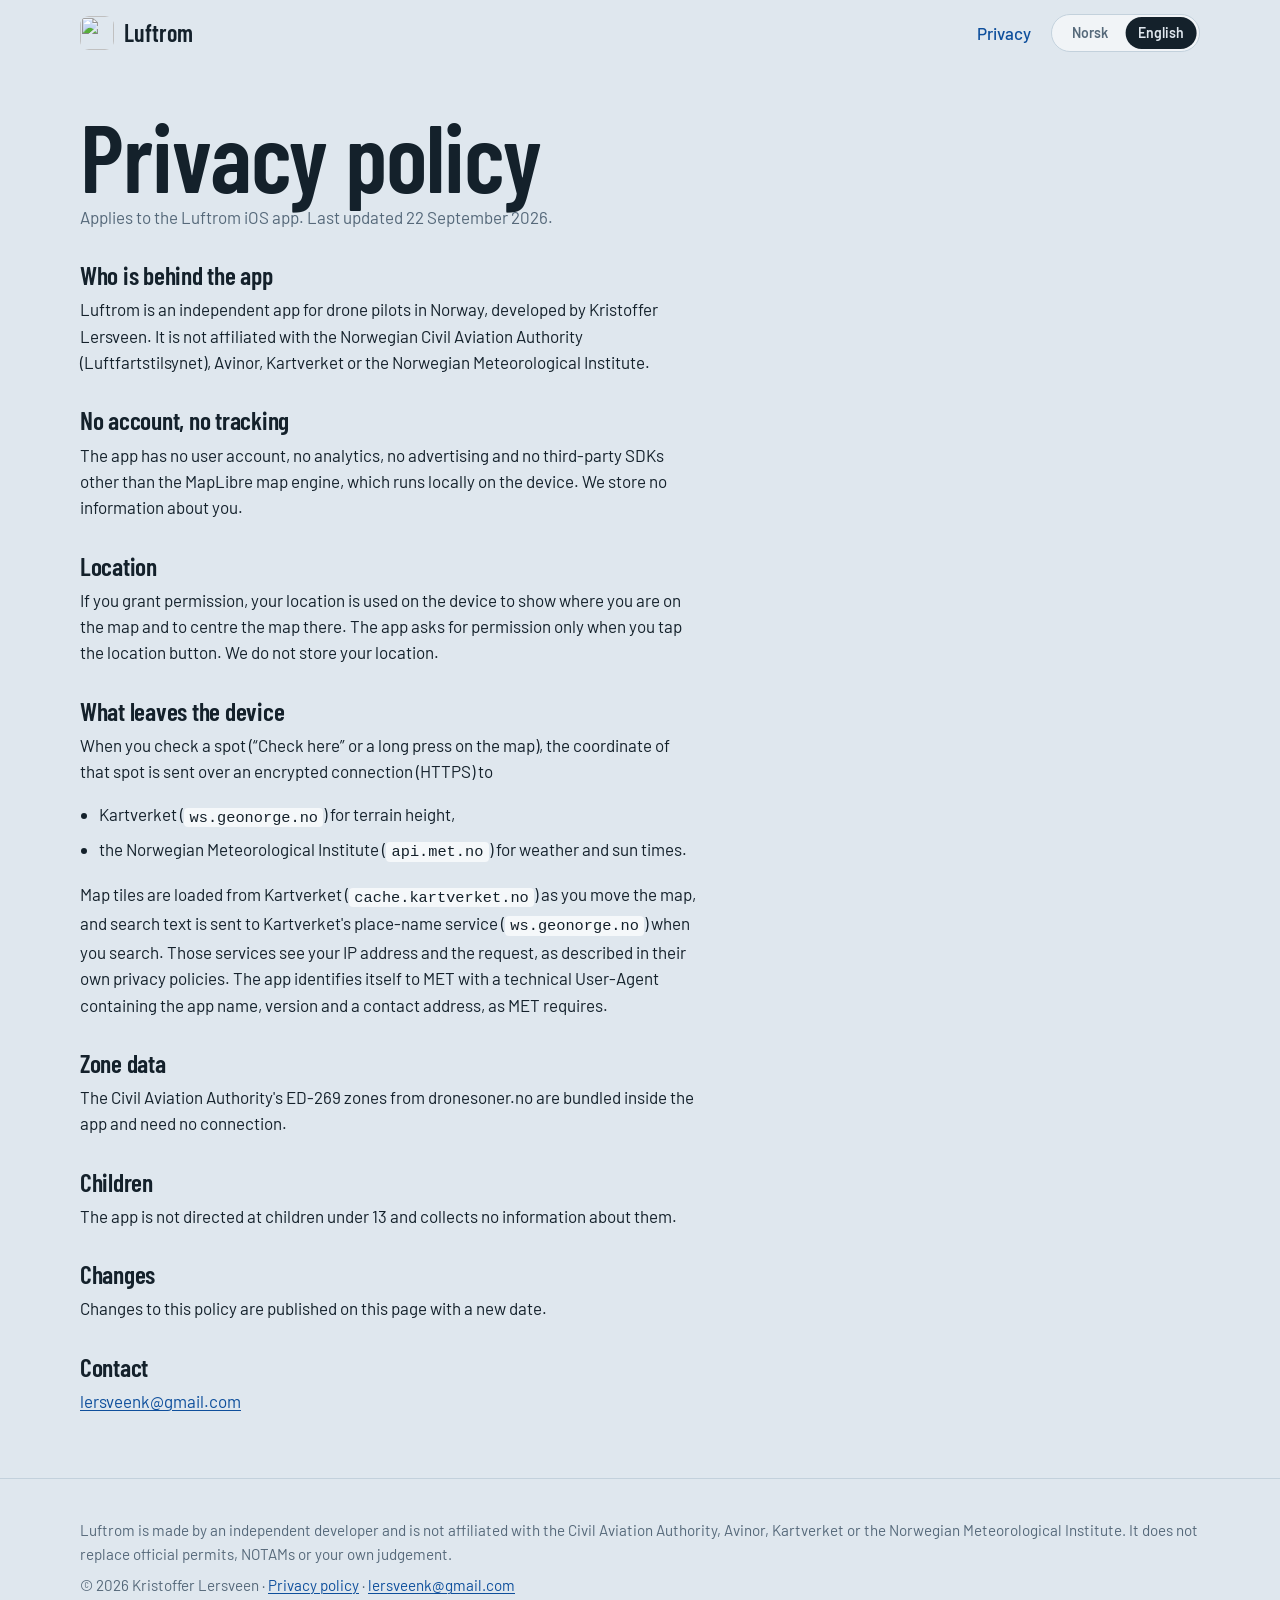
==== privacy-policy.html @ ce437192 "Hallmark audit fixes: working sticky header and steps, contrast, phone overflow - body overflow-x: h" ====
<!doctype html>
<html lang="nb" data-lang="nb">
<head>
<meta charset="utf-8">
<meta name="viewport" content="width=device-width, initial-scale=1">
<link rel="icon" href="assets/favicon.png">
<link rel="apple-touch-icon" href="assets/icon.png">
<link rel="preconnect" href="https://fonts.googleapis.com">
<link rel="preconnect" href="https://fonts.gstatic.com" crossorigin>
<link href="https://fonts.googleapis.com/css2?family=Barlow:wght@400;500;600&family=Barlow+Condensed:wght@600;700&display=swap" rel="stylesheet">
<meta property="og:title" content="Personvernerklæring – Luftrom">
<meta property="og:url" content="https://r33hab.github.io/luftrom-site/privacy-policy">
<link rel="canonical" href="https://r33hab.github.io/luftrom-site/privacy-policy">
<link rel="stylesheet" href="styles.css">
<title>Personvernerklæring – Luftrom</title>
<meta name="description" content="Hva Luftrom gjør med posisjonen din og hva som sendes ut av enheten. Ingen konto, ingen sporing, ingen annonser.">
</head>
<body>
<header class="top">
  <div class="wrap">
    <a class="brand" href="./"><img src="assets/icon.png" alt="" width="34" height="34"><span>Luftrom</span></a>
    <nav aria-label="Meny">
      <a href="privacy-policy" data-lang="nb">Personvern</a>
      <a href="privacy-policy" data-lang="en">Privacy</a>
      <div class="lang" role="group" aria-label="Språk / Language">
        <button type="button" data-set="nb" aria-pressed="true" lang="nb">Norsk</button>
        <button type="button" data-set="en" aria-pressed="false" lang="en">English</button>
      </div>
    </nav>
  </div>
</header>

<main class="wrap doc">
  <header>
    <h1 data-lang="nb">Personvernerklæring</h1>
    <h1 data-lang="en">Privacy policy</h1>
    <p data-lang="nb">Gjelder iOS-appen Luftrom. Sist oppdatert 22. september 2026.</p>
    <p data-lang="en">Applies to the Luftrom iOS app. Last updated 22 September 2026.</p>
  </header>

  <article data-lang="nb">
    <h2>Hvem står bak</h2>
    <p>Luftrom er en uavhengig app for dronepiloter i Norge, utviklet av Kristoffer Lersveen. Den er ikke tilknyttet Luftfartstilsynet, Avinor, Kartverket eller Meteorologisk institutt.</p>
    <h2>Ingen konto, ingen sporing</h2>
    <p>Appen har ingen brukerkonto, ingen analyseverktøy, ingen annonser og ingen tredjeparts-SDK-er utover kartmotoren MapLibre, som kjører lokalt på enheten. Vi lagrer ingen opplysninger om deg.</p>
    <h2>Posisjon</h2>
    <p>Hvis du gir tillatelse, brukes posisjonen din på enheten til å vise hvor du er på kartet og sentrere kartet der. Appen spør om tillatelse først når du trykker på posisjonsknappen. Posisjonen lagres ikke av oss.</p>
    <h2>Hva som sendes ut av enheten</h2>
    <p>Når du sjekker et punkt (knappen «Sjekk her» eller et langt trykk på kartet), sendes koordinaten for punktet over kryptert forbindelse (HTTPS) til</p>
    <ul>
      <li>Kartverket (<code>ws.geonorge.no</code>) for terrenghøyde,</li>
      <li>Meteorologisk institutt (<code>api.met.no</code>) for vær og soltider.</li>
    </ul>
    <p>Kartfliser lastes fra Kartverket (<code>cache.kartverket.no</code>) etter hvert som du flytter kartet, og søketekst sendes til Kartverkets stedsnavntjeneste (<code>ws.geonorge.no</code>) når du søker. Disse tjenestene ser IP-adressen din og forespørselen, som beskrevet i deres egne personvernerklæringer. Appen identifiserer seg mot MET med en teknisk «User-Agent» som inneholder appnavn, versjon og en kontaktadresse, slik MET krever.</p>
    <h2>Sonedata</h2>
    <p>Luftfartstilsynets ED-269-soner fra dronesoner.no ligger innebygd i appen og krever ingen nettforbindelse.</p>
    <h2>Barn</h2>
    <p>Appen retter seg ikke mot barn under 13 år og samler ikke inn opplysninger om dem.</p>
    <h2>Endringer</h2>
    <p>Endringer i denne erklæringen publiseres på denne siden med ny dato.</p>
    <h2>Kontakt</h2>
    <p><a href="mailto:lersveenk@gmail.com">lersveenk@gmail.com</a></p>
  </article>

  <article data-lang="en">
    <h2>Who is behind the app</h2>
    <p>Luftrom is an independent app for drone pilots in Norway, developed by Kristoffer Lersveen. It is not affiliated with the Norwegian Civil Aviation Authority (Luftfartstilsynet), Avinor, Kartverket or the Norwegian Meteorological Institute.</p>
    <h2>No account, no tracking</h2>
    <p>The app has no user account, no analytics, no advertising and no third-party SDKs other than the MapLibre map engine, which runs locally on the device. We store no information about you.</p>
    <h2>Location</h2>
    <p>If you grant permission, your location is used on the device to show where you are on the map and to centre the map there. The app asks for permission only when you tap the location button. We do not store your location.</p>
    <h2>What leaves the device</h2>
    <p>When you check a spot (“Check here” or a long press on the map), the coordinate of that spot is sent over an encrypted connection (HTTPS) to</p>
    <ul>
      <li>Kartverket (<code>ws.geonorge.no</code>) for terrain height,</li>
      <li>the Norwegian Meteorological Institute (<code>api.met.no</code>) for weather and sun times.</li>
    </ul>
    <p>Map tiles are loaded from Kartverket (<code>cache.kartverket.no</code>) as you move the map, and search text is sent to Kartverket's place-name service (<code>ws.geonorge.no</code>) when you search. Those services see your IP address and the request, as described in their own privacy policies. The app identifies itself to MET with a technical User-Agent containing the app name, version and a contact address, as MET requires.</p>
    <h2>Zone data</h2>
    <p>The Civil Aviation Authority's ED-269 zones from dronesoner.no are bundled inside the app and need no connection.</p>
    <h2>Children</h2>
    <p>The app is not directed at children under 13 and collects no information about them.</p>
    <h2>Changes</h2>
    <p>Changes to this policy are published on this page with a new date.</p>
    <h2>Contact</h2>
    <p><a href="mailto:lersveenk@gmail.com">lersveenk@gmail.com</a></p>
  </article>
</main>

<footer>
  <div class="wrap">
    <p data-lang="nb">Luftrom er laget av en uavhengig utvikler og er ikke tilknyttet Luftfartstilsynet, Avinor, Kartverket eller Meteorologisk institutt. Appen erstatter ikke offisielle tillatelser, NOTAM eller din egen vurdering.</p>
    <p data-lang="en">Luftrom is made by an independent developer and is not affiliated with the Civil Aviation Authority, Avinor, Kartverket or the Norwegian Meteorological Institute. It does not replace official permits, NOTAMs or your own judgement.</p>
    <p>© 2026 Kristoffer Lersveen · <a href="privacy-policy" data-lang="nb">Personvernerklæring</a><a href="privacy-policy" data-lang="en">Privacy policy</a> · <a href="mailto:lersveenk@gmail.com">lersveenk@gmail.com</a></p>
  </div>
</footer>
<script src="site.js"></script>
</body>
</html>
---- styles.css ----
/* Hallmark · macrostructure: Workbench, with a Feature Stack section · tone: technical · anchor hue: map blue (#1366c7)
 * nav: N1a (two destinations) · footer: Ft2 inline · audit + fix pass 2026-10-06
 * pre-emit critique: P5 H4 E4 S5 R4 V5 · contrast: pass (40–41) · mobile: pass (34, 49, 50–57)
 */
/* Luftrom — the page performs the app's one action: pick a spot, see the verdict.
   Palette from the app: map-blue ground, accent blue, restricted-zone magenta, eight zone colours. */
:root {
  --sky: #dfe7ee; --sky-2: #eef3f7; --sky-line: #c3d1dc;
  --paper: #ffffff; --ink: #14212b; --muted: #56697a;
  --accent: #1366c7; --accent-ink: #0e4f9c; --on-accent: #ffffff; --ring: #b0216e;
  --z-airport: #d62929; --z-restricted: #b0216e; --z-prison: #8c3b3b; --z-nature-ban: #29804f;
  --z-sensor: #6b4d94; --z-airport-info: #f2941f; --z-danger: #e3bd33; --z-nature: #7ab86b;
  /* The reticle sits on the map screenshot, which is light in both themes. */
  --reticle: rgba(20, 33, 43, .85); --reticle-halo: rgba(255, 255, 255, .9);
  --shadow-phone: 0 40px 80px -30px rgba(20, 33, 43, .55), 0 0 0 1px rgba(20, 33, 43, .08);
  --shadow-shot: 0 20px 40px -20px rgba(20, 33, 43, .5);
  --font-body: "Barlow", ui-sans-serif, system-ui, -apple-system, sans-serif;
  --font-display: "Barlow Condensed", "Barlow", sans-serif;
  --font-mono: ui-monospace, "SF Mono", Menlo, monospace;
  --phone-r: 44px; --measure: 62ch; --stick-top: 92px;
  --ease-out: cubic-bezier(.16, 1, .3, 1); --spring: cubic-bezier(.2, .9, .25, 1.05);
  color-scheme: light dark;
}
@media (prefers-color-scheme: dark) { :root:not([data-theme="light"]) {
  --sky: #0f1922; --sky-2: #141f2a; --sky-line: #22323f; --paper: #172431; --ink: #e7eef4; --muted: #9db0c0;
  --accent: #3e8dff; --accent-ink: #8ab9ff; --on-accent: #0f1922; --ring: #e04e9c; } }
:root[data-theme="dark"] {
  --sky: #0f1922; --sky-2: #141f2a; --sky-line: #22323f; --paper: #172431; --ink: #e7eef4; --muted: #9db0c0;
  --accent: #3e8dff; --accent-ink: #8ab9ff; --on-accent: #0f1922; --ring: #e04e9c; }

* { box-sizing: border-box; }
html { -webkit-text-size-adjust: 100%; scroll-behavior: smooth; }
/* clip, never hidden: hidden on body makes it a scroll container and position: sticky stops working. */
html, body { overflow-x: clip; }
body { margin: 0; background: var(--sky); color: var(--ink); font: 1.0625rem/1.55 var(--font-body); }
a { color: var(--accent-ink); text-decoration-thickness: 1px; text-underline-offset: 2px; }
a:hover { color: var(--accent); }
:focus-visible { outline: 3px solid var(--accent); outline-offset: 3px; border-radius: 4px; }
img { display: block; max-width: 100%; }
h1, h2, h3 { font-family: var(--font-display); font-weight: 600; line-height: 1.02; letter-spacing: -0.01em; margin: 0; min-width: 0; overflow-wrap: anywhere; hyphens: auto; }
h1 { font-size: clamp(3.4rem, 8vw, 6rem); }
h2 { font-size: clamp(2rem, 3.6vw, 2.9rem); margin-bottom: .75rem; }
h3 { font-size: 1.4rem; }
p { margin: 0 0 1rem; max-width: var(--measure); }
.lede { font-size: 1.25rem; line-height: 1.45; }
.wrap { width: min(1120px, 100% - 2.5rem); margin-inline: auto; }
html:not([data-lang="en"]) [data-lang="en"] { display: none !important; }
html[data-lang="en"] [data-lang="nb"] { display: none !important; }

/* Header: sticky, turns to glass once the page scrolls */
.top { position: sticky; top: 0; z-index: 20; transition: background-color .3s, box-shadow .3s, backdrop-filter .3s; }
.top .wrap { display: flex; align-items: center; justify-content: space-between; gap: 1rem; padding: .9rem 0; }
.top.scrolled { background: color-mix(in srgb, var(--sky) 72%, transparent); backdrop-filter: saturate(160%) blur(14px); -webkit-backdrop-filter: saturate(160%) blur(14px); box-shadow: 0 1px 0 var(--sky-line); }
.brand { display: inline-flex; align-items: center; gap: .6rem; text-decoration: none; color: var(--ink); }
.brand img { width: 34px; height: 34px; border-radius: 9px; }
.brand span { font-family: var(--font-display); font-weight: 600; font-size: 1.5rem; }
.top nav { display: flex; align-items: center; gap: 1.25rem; }
.top nav > a { font-weight: 500; text-decoration: none; }
.top nav > a:hover { text-decoration: underline; }
.lang { position: relative; display: inline-grid; grid-template-columns: 1fr 1fr; border: 1px solid var(--sky-line); border-radius: 999px; padding: 2px; background: color-mix(in srgb, var(--paper) 55%, transparent); }
.lang::before { content: ""; position: absolute; top: 2px; bottom: 2px; left: 2px; width: calc(50% - 2px); border-radius: 999px; background: var(--ink); transition: transform .35s var(--ease-out); }
html[data-lang="en"] .lang::before { transform: translateX(100%); }
.lang button { position: relative; z-index: 1; font: inherit; font-weight: 600; font-size: .875rem; border: 0; background: transparent; color: var(--muted); padding: .3rem .8rem; border-radius: 999px; cursor: pointer; transition: color .25s; }
.lang button[aria-pressed="true"] { color: var(--sky); }

/* Hero */
.hero { display: grid; grid-template-columns: minmax(0, 1fr) minmax(0, 1fr); align-items: center; gap: 2rem; min-height: calc(100svh - 70px); padding: 1rem 0 3rem; }
.hero .copy p { max-width: 32rem; }
.hero h1 { margin-bottom: 1rem; }
.h1 .w { display: inline-block; }
.actions { display: flex; flex-wrap: wrap; gap: .75rem 1.25rem; align-items: center; margin-top: 1.75rem; }
.pill { display: inline-flex; align-items: center; gap: .5rem; background: var(--accent); color: var(--on-accent); font-weight: 600; text-decoration: none; padding: .85rem 1.3rem; border-radius: 999px; }
.pill.soon { background: transparent; color: var(--ink); border: 1.5px solid var(--ink); }
.pill svg { width: 18px; height: 18px; }

.stage { position: relative; display: grid; place-items: center; padding: 1rem 0; }
.rings { position: absolute; width: 190%; height: 190%; left: 50%; top: 50%; translate: -50% -50%; pointer-events: none; }
.rings circle { fill: none; stroke: var(--ring); stroke-width: 1.5; transform-origin: 50% 50%; transform-box: fill-box; opacity: .22; }
.phone { position: relative; width: min(300px, 76vw); aspect-ratio: 660 / 1434; border-radius: var(--phone-r); overflow: hidden; background: var(--sky);
  box-shadow: var(--shadow-phone); }
.phone .layer { position: absolute; inset: 0; width: 100%; height: 100%; object-fit: cover; }
.phone .sheet { top: auto; height: auto; }
.reticle { position: absolute; left: 50%; top: 50%; width: 22px; height: 22px; margin: -11px; border-radius: 50%; border: 2px solid var(--reticle); box-shadow: 0 0 0 1px var(--reticle-halo); pointer-events: none; }
.reticle::after { content: ""; position: absolute; left: 50%; top: 50%; width: 4px; height: 4px; margin: -2px; border-radius: 50%; background: var(--reticle); }
.replay { position: absolute; right: 0; bottom: .25rem; font: inherit; font-size: .875rem; font-weight: 600; color: var(--muted); background: transparent; border: 1px solid var(--sky-line); border-radius: 999px; padding: .35rem .8rem; cursor: pointer; }
.replay:hover { color: var(--ink); border-color: var(--ink); }

/* The check, played on load. Without JS everything is already in its final state. */
.js .stage.play .phone { animation: phone-in 1.2s var(--ease-out) both; }
.js .stage.play .map { animation: map-zoom 1.6s var(--ease-out) both; }
.js .stage.play .reticle { animation: reticle 1.2s var(--ease-out) .9s both; }
.js .stage.play .sheet { animation: sheet-up .8s var(--spring) 2s both; }
.js .stage.play .rings circle { animation: ripple 2.2s var(--ease-out) 1.1s both; }
.js .stage.play .rings circle:nth-child(2) { animation-delay: 1.35s; }
.js .stage.play .rings circle:nth-child(3) { animation-delay: 1.6s; }
.js .hero.play .h1 .w { animation: word-in .7s var(--ease-out) both; animation-delay: calc(.15s + var(--i) * 90ms); }
.js .hero.play .lede, .js .hero.play .sub, .js .hero.play .actions { animation: fade-up .8s var(--ease-out) both; animation-delay: .8s; }
.js .hero.play .sub { animation-delay: .95s; } .js .hero.play .actions { animation-delay: 1.1s; }
@keyframes phone-in { from { opacity: 0; transform: translateY(24px) scale(.96); } to { opacity: 1; transform: none; } }
@keyframes map-zoom { from { transform: scale(1.12); } to { transform: scale(1); } }
@keyframes reticle { 0% { opacity: 0; transform: scale(2.2); } 60% { opacity: 1; transform: scale(1); } 80% { transform: scale(1.25); } 100% { transform: scale(1); } }
@keyframes sheet-up { from { transform: translateY(104%); } to { transform: translateY(0); } }
@keyframes ripple { 0% { transform: scale(.08); opacity: .55; } 100% { transform: scale(1); opacity: .16; } }
@keyframes word-in { from { opacity: 0; transform: translateY(.45em); } to { opacity: 1; transform: none; } }
@keyframes fade-up { from { opacity: 0; transform: translateY(10px); } to { opacity: 1; transform: none; } }

/* Contour band between hero and content; lines draw in once on view */
.contours { display: block; width: 100%; height: 120px; color: var(--sky-line); }
.contours path { fill: none; stroke: currentColor; stroke-width: 1.2; }
.js .contours path { stroke-dasharray: 1600; stroke-dashoffset: 1600; }
.js .contours.in path { animation: draw 2.4s var(--ease-out) forwards; }
.js .contours.in path:nth-child(2) { animation-delay: .15s; } .js .contours.in path:nth-child(3) { animation-delay: .3s; } .js .contours.in path:nth-child(4) { animation-delay: .45s; }
@keyframes draw { to { stroke-dashoffset: 0; } }

/* Sections */
section { padding: 4.5rem 0; }
section.band { background: var(--sky-2); }

/* How it works: steps drive a sticky phone; the gauge sticks beside them and climbs to 120 m.
   Each step is taller than the reading band, so the column outruns the phone and the phone has room to stick. */
.how-grid { display: grid; grid-template-columns: minmax(0, 1fr) 360px; gap: 3rem 5rem; align-items: start; margin-top: 1.5rem; }
.steps { display: grid; grid-template-columns: 3rem minmax(0, 1fr); column-gap: 1.25rem; }
.gauge { --rail-h: min(782px, 100svh - 8rem); grid-column: 1; grid-row: 1 / span 3; align-self: start; position: sticky; top: var(--stick-top); height: var(--rail-h); width: 3rem; }
.gauge .rail { position: absolute; left: 1.45rem; top: 0; bottom: 0; width: 2px; background: var(--sky-line); }
.gauge .fill { position: absolute; left: 1.45rem; bottom: 0; width: 2px; height: var(--p, 0%); background: var(--accent); transition: height .2s linear; }
.gauge .tick { position: absolute; left: 0; width: 3rem; text-align: center; font: 600 .75rem/1 var(--font-display); color: var(--muted); letter-spacing: .04em; background: var(--sky-2); padding: .2rem 0; }
.gauge .tick.t0 { bottom: -.2rem; } .gauge .tick.t60 { top: 50%; translate: 0 -50%; } .gauge .tick.t120 { top: -.2rem; }
.gauge .marker { position: absolute; left: .55rem; width: 1.8rem; text-align: center; bottom: var(--p, 0%); translate: 0 50%; font: 700 .8rem/1 var(--font-display); color: var(--on-accent); background: var(--accent); border-radius: 4px; padding: .25rem 0; transition: bottom .2s linear; }
.step { grid-column: 2; min-height: 60svh; padding: 1.25rem 0 3.5rem; transition: color .5s; }
.step:last-child { padding-bottom: 1rem; }
/* Dim with colour, not opacity: --muted keeps the inactive steps above 4.5:1. */
.js .steps.tracking .step:not(.active) { color: var(--muted); }
.step h3 { margin-bottom: .35rem; }
.step p { margin-bottom: 0; }
.step .inline-shot { display: none; }
.sticky { position: sticky; top: var(--stick-top); }
.sticky .phone { width: min(100%, (100svh - 8rem) * 660 / 1434); margin-inline: auto; }
.sticky .phone img { position: absolute; inset: 0; width: 100%; height: 100%; object-fit: cover; opacity: 0; transition: opacity .55s var(--ease-out), transform .55s var(--ease-out); transform: scale(1.02); }
.sticky .phone img.on { opacity: 1; transform: none; }
.note { color: var(--muted); font-size: .95rem; margin-top: 1.5rem; max-width: 60ch; }

/* Zone legend */
.legend { list-style: none; margin: 1.5rem 0 0; padding: 0; display: grid; grid-template-columns: 1fr 1fr; gap: 0 3rem; }
.legend li { display: grid; grid-template-columns: 1.4rem 1fr; gap: .9rem; padding: .9rem 0; border-bottom: 1px solid var(--sky-line); align-items: start; }
.legend .sw { width: 1.4rem; height: 1.4rem; border-radius: 7px; margin-top: .15rem; }
.legend strong { display: block; font-weight: 600; }
.legend small { color: var(--muted); font-size: .95rem; }

/* Data */
.data { width: 100%; border-collapse: collapse; margin-top: 1.5rem; font-size: 1rem; }
.data th, .data td { text-align: left; padding: .8rem .75rem .8rem 0; border-bottom: 1px solid var(--sky-line); vertical-align: top; }
.data th { font-weight: 600; color: var(--muted); font-size: .9rem; }
.data td.k { font-weight: 600; white-space: nowrap; }

/* FAQ with animated open */
.faq { margin-top: 1rem; }
details { border-bottom: 1px solid var(--sky-line); }
summary { cursor: pointer; padding: 1.05rem 0; font-weight: 600; font-size: 1.1rem; list-style: none; display: flex; justify-content: space-between; gap: 1rem; }
summary::-webkit-details-marker { display: none; }
summary::after { content: "+"; font-family: var(--font-display); font-size: 1.6rem; line-height: 1; color: var(--muted); transition: transform .35s var(--ease-out); }
details[open] summary::after { transform: rotate(45deg); }
.faq-body { overflow: hidden; }
.faq-body p { color: var(--muted); padding-bottom: 1rem; }

/* Contact and footer */
.contact-grid { display: grid; grid-template-columns: 1fr 1fr; gap: 2.5rem; margin-top: 1rem; }
.mail { display: inline-block; font-family: var(--font-display); font-size: clamp(1.8rem, 3.4vw, 2.6rem); font-weight: 600; text-decoration: none; }
footer { padding: 2.5rem 0 3rem; border-top: 1px solid var(--sky-line); color: var(--muted); font-size: .95rem; }
footer p { max-width: none; margin-bottom: .5rem; }

/* Privacy document */
.doc { padding: 2.5rem 0 3rem; }
.doc header { margin-bottom: 2rem; }
.doc header p { color: var(--muted); }
.doc article { max-width: var(--measure); }
.doc h2 { font-size: 1.6rem; margin: 2rem 0 .5rem; }
.doc ul { padding-left: 1.2rem; } .doc li { margin-bottom: .35rem; }
.doc code { font-family: var(--font-mono); font-size: .9em; background: color-mix(in srgb, var(--paper) 70%, transparent); padding: .05em .35em; border-radius: 4px; }

@media (max-width: 900px) {
  .hero { grid-template-columns: 1fr; min-height: 0; padding: 1.5rem 0 1rem; gap: 0; }
  /* The stage is below the copy on phones: clip the rings to it and play the check when it scrolls into view. */
  .stage { order: 2; margin: 1rem -1.25rem 0; padding: 2rem 1.25rem 3rem; overflow: clip; }
  .rings { width: 150%; height: 150%; }
  .replay { right: 1.25rem; bottom: .75rem; }
  .how-grid { grid-template-columns: 1fr; gap: 0; }
  .sticky, .gauge { display: none; }
  .steps { display: block; counter-reset: step; }
  .step { min-height: 0; padding: 1.5rem 0 2.25rem; border-bottom: 1px solid var(--sky-line); }
  .step:last-child { border-bottom: 0; }
  .step h3::before { counter-increment: step; content: counter(step); display: inline-grid; place-items: center; width: 1.7rem; height: 1.7rem; margin-right: .6rem; border-radius: 50%; background: var(--ink); color: var(--sky); font-size: 1rem; vertical-align: .1em; }
  .js .steps.tracking .step:not(.active) { color: inherit; }
  .step .inline-shot { display: block; width: min(220px, 62vw); margin-top: 1.25rem; border-radius: 28px; overflow: hidden; box-shadow: var(--shadow-shot); }  .legend, .contact-grid { grid-template-columns: 1fr; }
  h1 { font-size: clamp(3rem, 13vw, 4.5rem); }
  /* "Personvernerklæring" is one long word: step the document title down so it fits a 320 px screen whole. */
  .doc h1 { font-size: clamp(2.25rem, 11vw, 4.5rem); }
  .data thead { display: none; }
  .data tr { display: grid; grid-template-columns: 1fr auto; gap: .15rem 1rem; padding: .9rem 0; border-bottom: 1px solid var(--sky-line); }
  .data td { display: block; border: 0; padding: 0; }
  .data td.k { grid-column: 1 / -1; white-space: normal; }
  .mail { font-size: clamp(1.4rem, 6.5vw, 2.2rem); overflow-wrap: anywhere; }
}
@media (max-width: 520px) { .top nav > a { display: none; } }
@media (prefers-reduced-motion: reduce) {
  html { scroll-behavior: auto; }
  .js .stage.play *, .js .hero.play * , .js .contours.in path { animation: none !important; }
  .js .contours path { stroke-dashoffset: 0; }
  .sticky .phone img, .lang::before, .step, .gauge .fill, .gauge .marker { transition: none; }
}
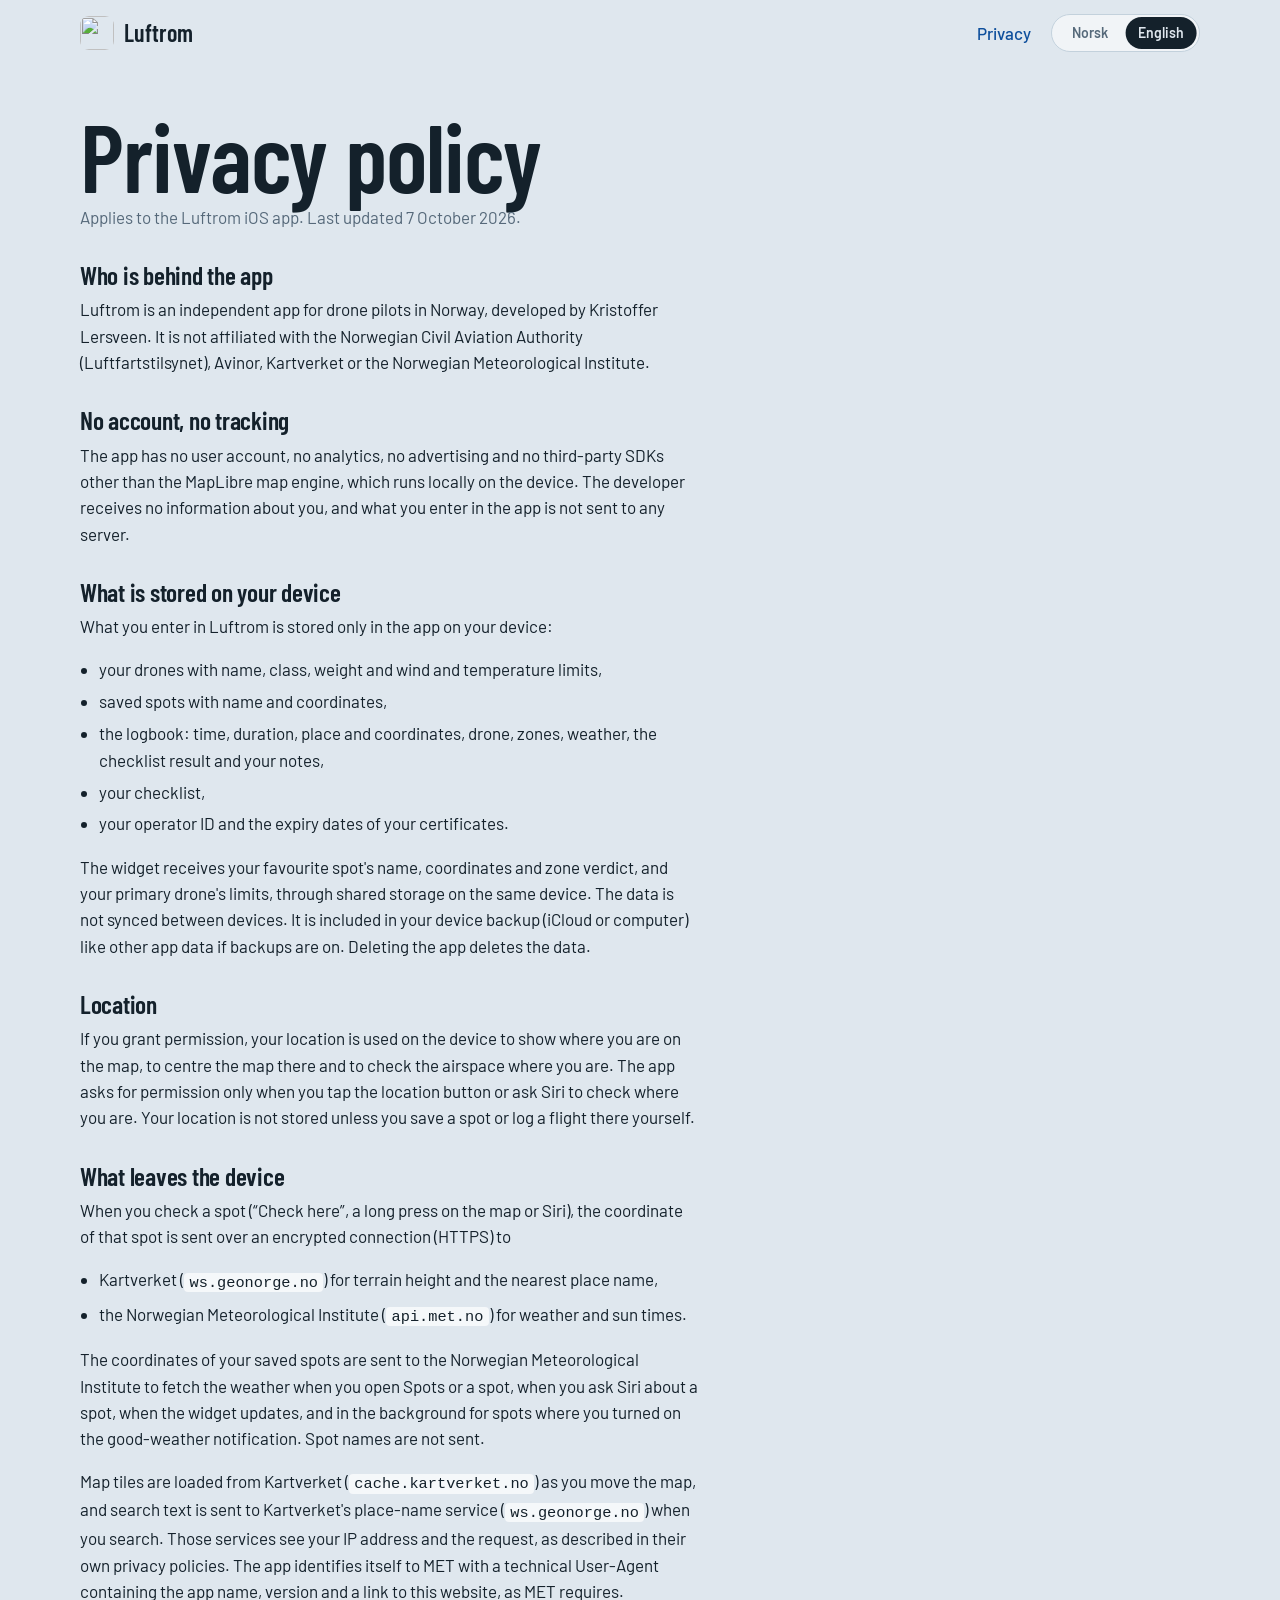
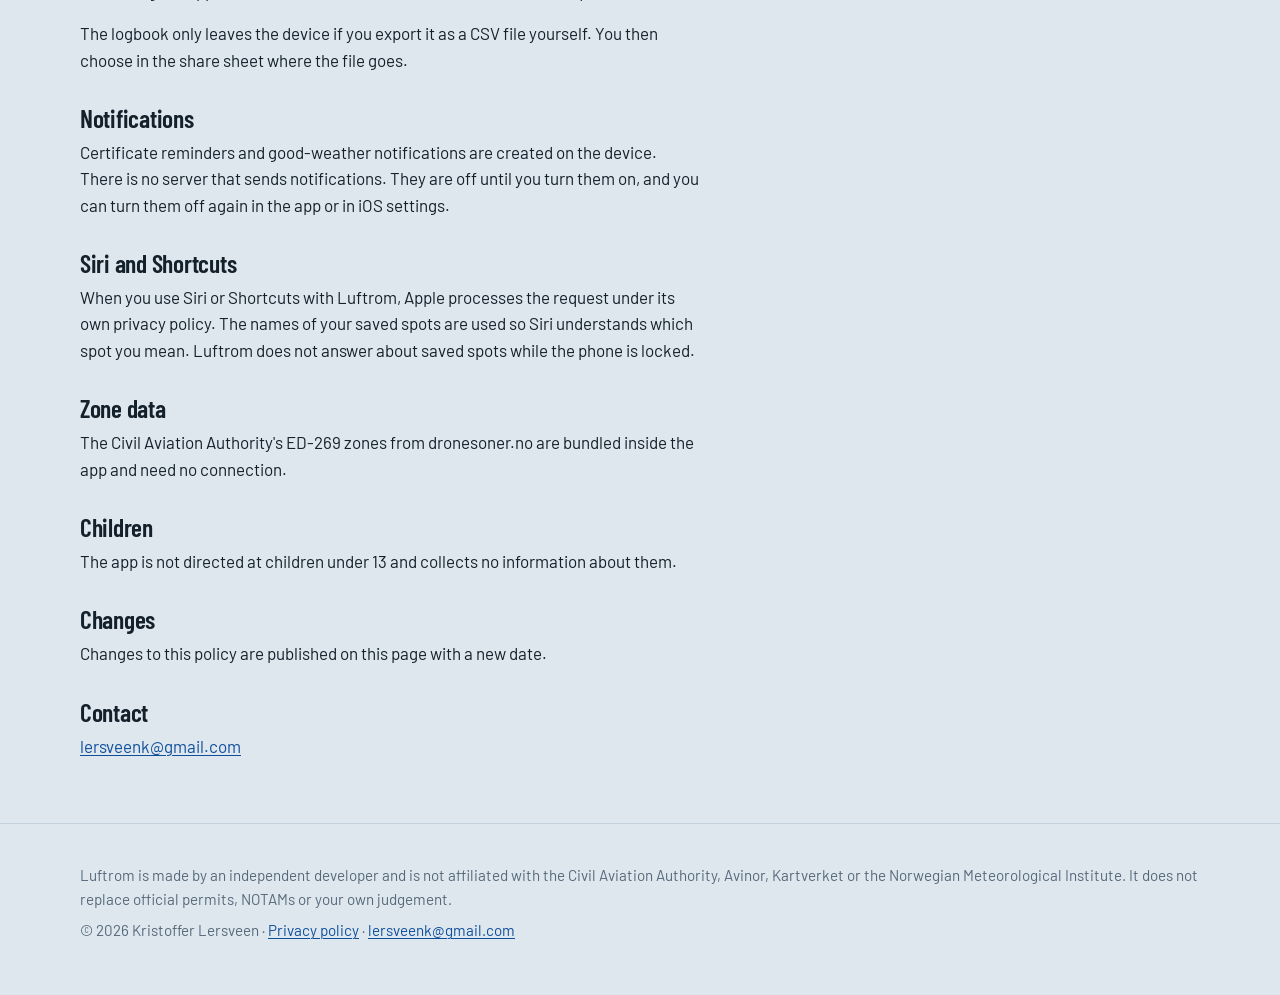
==== commit 35cf7626: "Privacy policy: on-device data, saved spots, widget, Siri and notifications The app now keeps drones" ====
--- a/privacy-policy.html
+++ b/privacy-policy.html
@@ -13,7 +13,7 @@
 <link rel="canonical" href="https://r33hab.github.io/luftrom-site/privacy-policy">
 <link rel="stylesheet" href="styles.css">
 <title>Personvernerklæring – Luftrom</title>
-<meta name="description" content="Hva Luftrom gjør med posisjonen din og hva som sendes ut av enheten. Ingen konto, ingen sporing, ingen annonser.">
+<meta name="description" content="Hva Luftrom lagrer på enheten din, hva den gjør med posisjonen din og hva som sendes ut av enheten. Ingen konto, ingen sporing, ingen annonser.">
 </head>
 <body>
 <header class="top">
@@ -34,24 +34,40 @@
   <header>
     <h1 data-lang="nb">Personvernerklæring</h1>
     <h1 data-lang="en">Privacy policy</h1>
-    <p data-lang="nb">Gjelder iOS-appen Luftrom. Sist oppdatert 22. september 2026.</p>
-    <p data-lang="en">Applies to the Luftrom iOS app. Last updated 22 September 2026.</p>
+    <p data-lang="nb">Gjelder iOS-appen Luftrom. Sist oppdatert 7. oktober 2026.</p>
+    <p data-lang="en">Applies to the Luftrom iOS app. Last updated 7 October 2026.</p>
   </header>
 
   <article data-lang="nb">
     <h2>Hvem står bak</h2>
     <p>Luftrom er en uavhengig app for dronepiloter i Norge, utviklet av Kristoffer Lersveen. Den er ikke tilknyttet Luftfartstilsynet, Avinor, Kartverket eller Meteorologisk institutt.</p>
     <h2>Ingen konto, ingen sporing</h2>
-    <p>Appen har ingen brukerkonto, ingen analyseverktøy, ingen annonser og ingen tredjeparts-SDK-er utover kartmotoren MapLibre, som kjører lokalt på enheten. Vi lagrer ingen opplysninger om deg.</p>
+    <p>Appen har ingen brukerkonto, ingen analyseverktøy, ingen annonser og ingen tredjeparts-SDK-er utover kartmotoren MapLibre, som kjører lokalt på enheten. Utvikleren mottar ingen opplysninger om deg, og det du legger inn i appen sendes ikke til noen server.</p>
+    <h2>Det som lagres på enheten</h2>
+    <p>Det du legger inn i Luftrom, lagres bare i appen på enheten din:</p>
+    <ul>
+      <li>dronene dine med navn, klasse, vekt og grenser for vind og temperatur,</li>
+      <li>lagrede steder med navn og koordinater,</li>
+      <li>loggboken: tidspunkt, varighet, sted og koordinater, drone, soner, vær, resultatet av sjekklisten og notatene dine,</li>
+      <li>sjekklisten din,</li>
+      <li>operatør-ID-en din og utløpsdatoene for kompetansebevisene dine.</li>
+    </ul>
+    <p>Widgeten får navnet, koordinatene og sonevurderingen for favorittstedet ditt, og grensene til hoveddronen, gjennom et delt lager på den samme enheten. Dataene synkroniseres ikke mellom enheter. De blir med i sikkerhetskopien av enheten (iCloud eller datamaskin) som andre appdata hvis du har slått på sikkerhetskopi. Sletter du appen, slettes dataene.</p>
     <h2>Posisjon</h2>
-    <p>Hvis du gir tillatelse, brukes posisjonen din på enheten til å vise hvor du er på kartet og sentrere kartet der. Appen spør om tillatelse først når du trykker på posisjonsknappen. Posisjonen lagres ikke av oss.</p>
+    <p>Hvis du gir tillatelse, brukes posisjonen din på enheten til å vise hvor du er på kartet, sentrere kartet der og sjekke luftrommet der du står. Appen spør om tillatelse først når du trykker på posisjonsknappen eller ber Siri sjekke der du står. Posisjonen lagres ikke, med mindre du selv lagrer et sted eller logger en flyvning der.</p>
     <h2>Hva som sendes ut av enheten</h2>
-    <p>Når du sjekker et punkt (knappen «Sjekk her» eller et langt trykk på kartet), sendes koordinaten for punktet over kryptert forbindelse (HTTPS) til</p>
+    <p>Når du sjekker et punkt (knappen «Sjekk her», et langt trykk på kartet eller Siri), sendes koordinaten for punktet over kryptert forbindelse (HTTPS) til</p>
     <ul>
-      <li>Kartverket (<code>ws.geonorge.no</code>) for terrenghøyde,</li>
+      <li>Kartverket (<code>ws.geonorge.no</code>) for terrenghøyde og nærmeste stedsnavn,</li>
       <li>Meteorologisk institutt (<code>api.met.no</code>) for vær og soltider.</li>
     </ul>
-    <p>Kartfliser lastes fra Kartverket (<code>cache.kartverket.no</code>) etter hvert som du flytter kartet, og søketekst sendes til Kartverkets stedsnavntjeneste (<code>ws.geonorge.no</code>) når du søker. Disse tjenestene ser IP-adressen din og forespørselen, som beskrevet i deres egne personvernerklæringer. Appen identifiserer seg mot MET med en teknisk «User-Agent» som inneholder appnavn, versjon og en kontaktadresse, slik MET krever.</p>
+    <p>Koordinatene til de lagrede stedene dine sendes til Meteorologisk institutt for å hente været når du åpner Steder eller et sted, når du spør Siri om et sted, når widgeten oppdaterer seg, og i bakgrunnen for steder der du har slått på varsel om godt flyvær. Navnene på stedene sendes ikke ut.</p>
+    <p>Kartfliser lastes fra Kartverket (<code>cache.kartverket.no</code>) etter hvert som du flytter kartet, og søketekst sendes til Kartverkets stedsnavntjeneste (<code>ws.geonorge.no</code>) når du søker. Disse tjenestene ser IP-adressen din og forespørselen, som beskrevet i deres egne personvernerklæringer. Appen identifiserer seg mot MET med en teknisk «User-Agent» som inneholder appnavn, versjon og en lenke til denne nettsiden, slik MET krever.</p>
+    <p>Loggboken forlater bare enheten hvis du selv eksporterer den som CSV-fil. Da velger du i delingsmenyen hvor filen skal.</p>
+    <h2>Varsler</h2>
+    <p>Påminnelser om kompetansebevis og varsler om godt flyvær lages på enheten. Det finnes ingen server som sender varsler. Varslene er av til du slår dem på, og du kan slå dem av igjen i appen eller i innstillingene til iOS.</p>
+    <h2>Siri og Snarveier</h2>
+    <p>Når du bruker Siri eller Snarveier med Luftrom, behandler Apple forespørselen etter sine egne personvernregler. Navnene på de lagrede stedene dine brukes for at Siri skal forstå hvilket sted du mener. Luftrom svarer ikke om lagrede steder mens telefonen er låst.</p>
     <h2>Sonedata</h2>
     <p>Luftfartstilsynets ED-269-soner fra dronesoner.no ligger innebygd i appen og krever ingen nettforbindelse.</p>
     <h2>Barn</h2>
@@ -66,16 +82,32 @@
     <h2>Who is behind the app</h2>
     <p>Luftrom is an independent app for drone pilots in Norway, developed by Kristoffer Lersveen. It is not affiliated with the Norwegian Civil Aviation Authority (Luftfartstilsynet), Avinor, Kartverket or the Norwegian Meteorological Institute.</p>
     <h2>No account, no tracking</h2>
-    <p>The app has no user account, no analytics, no advertising and no third-party SDKs other than the MapLibre map engine, which runs locally on the device. We store no information about you.</p>
+    <p>The app has no user account, no analytics, no advertising and no third-party SDKs other than the MapLibre map engine, which runs locally on the device. The developer receives no information about you, and what you enter in the app is not sent to any server.</p>
+    <h2>What is stored on your device</h2>
+    <p>What you enter in Luftrom is stored only in the app on your device:</p>
+    <ul>
+      <li>your drones with name, class, weight and wind and temperature limits,</li>
+      <li>saved spots with name and coordinates,</li>
+      <li>the logbook: time, duration, place and coordinates, drone, zones, weather, the checklist result and your notes,</li>
+      <li>your checklist,</li>
+      <li>your operator ID and the expiry dates of your certificates.</li>
+    </ul>
+    <p>The widget receives your favourite spot's name, coordinates and zone verdict, and your primary drone's limits, through shared storage on the same device. The data is not synced between devices. It is included in your device backup (iCloud or computer) like other app data if backups are on. Deleting the app deletes the data.</p>
     <h2>Location</h2>
-    <p>If you grant permission, your location is used on the device to show where you are on the map and to centre the map there. The app asks for permission only when you tap the location button. We do not store your location.</p>
+    <p>If you grant permission, your location is used on the device to show where you are on the map, to centre the map there and to check the airspace where you are. The app asks for permission only when you tap the location button or ask Siri to check where you are. Your location is not stored unless you save a spot or log a flight there yourself.</p>
     <h2>What leaves the device</h2>
-    <p>When you check a spot (“Check here” or a long press on the map), the coordinate of that spot is sent over an encrypted connection (HTTPS) to</p>
+    <p>When you check a spot (“Check here”, a long press on the map or Siri), the coordinate of that spot is sent over an encrypted connection (HTTPS) to</p>
     <ul>
-      <li>Kartverket (<code>ws.geonorge.no</code>) for terrain height,</li>
+      <li>Kartverket (<code>ws.geonorge.no</code>) for terrain height and the nearest place name,</li>
       <li>the Norwegian Meteorological Institute (<code>api.met.no</code>) for weather and sun times.</li>
     </ul>
-    <p>Map tiles are loaded from Kartverket (<code>cache.kartverket.no</code>) as you move the map, and search text is sent to Kartverket's place-name service (<code>ws.geonorge.no</code>) when you search. Those services see your IP address and the request, as described in their own privacy policies. The app identifies itself to MET with a technical User-Agent containing the app name, version and a contact address, as MET requires.</p>
+    <p>The coordinates of your saved spots are sent to the Norwegian Meteorological Institute to fetch the weather when you open Spots or a spot, when you ask Siri about a spot, when the widget updates, and in the background for spots where you turned on the good-weather notification. Spot names are not sent.</p>
+    <p>Map tiles are loaded from Kartverket (<code>cache.kartverket.no</code>) as you move the map, and search text is sent to Kartverket's place-name service (<code>ws.geonorge.no</code>) when you search. Those services see your IP address and the request, as described in their own privacy policies. The app identifies itself to MET with a technical User-Agent containing the app name, version and a link to this website, as MET requires.</p>
+    <p>The logbook only leaves the device if you export it as a CSV file yourself. You then choose in the share sheet where the file goes.</p>
+    <h2>Notifications</h2>
+    <p>Certificate reminders and good-weather notifications are created on the device. There is no server that sends notifications. They are off until you turn them on, and you can turn them off again in the app or in iOS settings.</p>
+    <h2>Siri and Shortcuts</h2>
+    <p>When you use Siri or Shortcuts with Luftrom, Apple processes the request under its own privacy policy. The names of your saved spots are used so Siri understands which spot you mean. Luftrom does not answer about saved spots while the phone is locked.</p>
     <h2>Zone data</h2>
     <p>The Civil Aviation Authority's ED-269 zones from dronesoner.no are bundled inside the app and need no connection.</p>
     <h2>Children</h2>
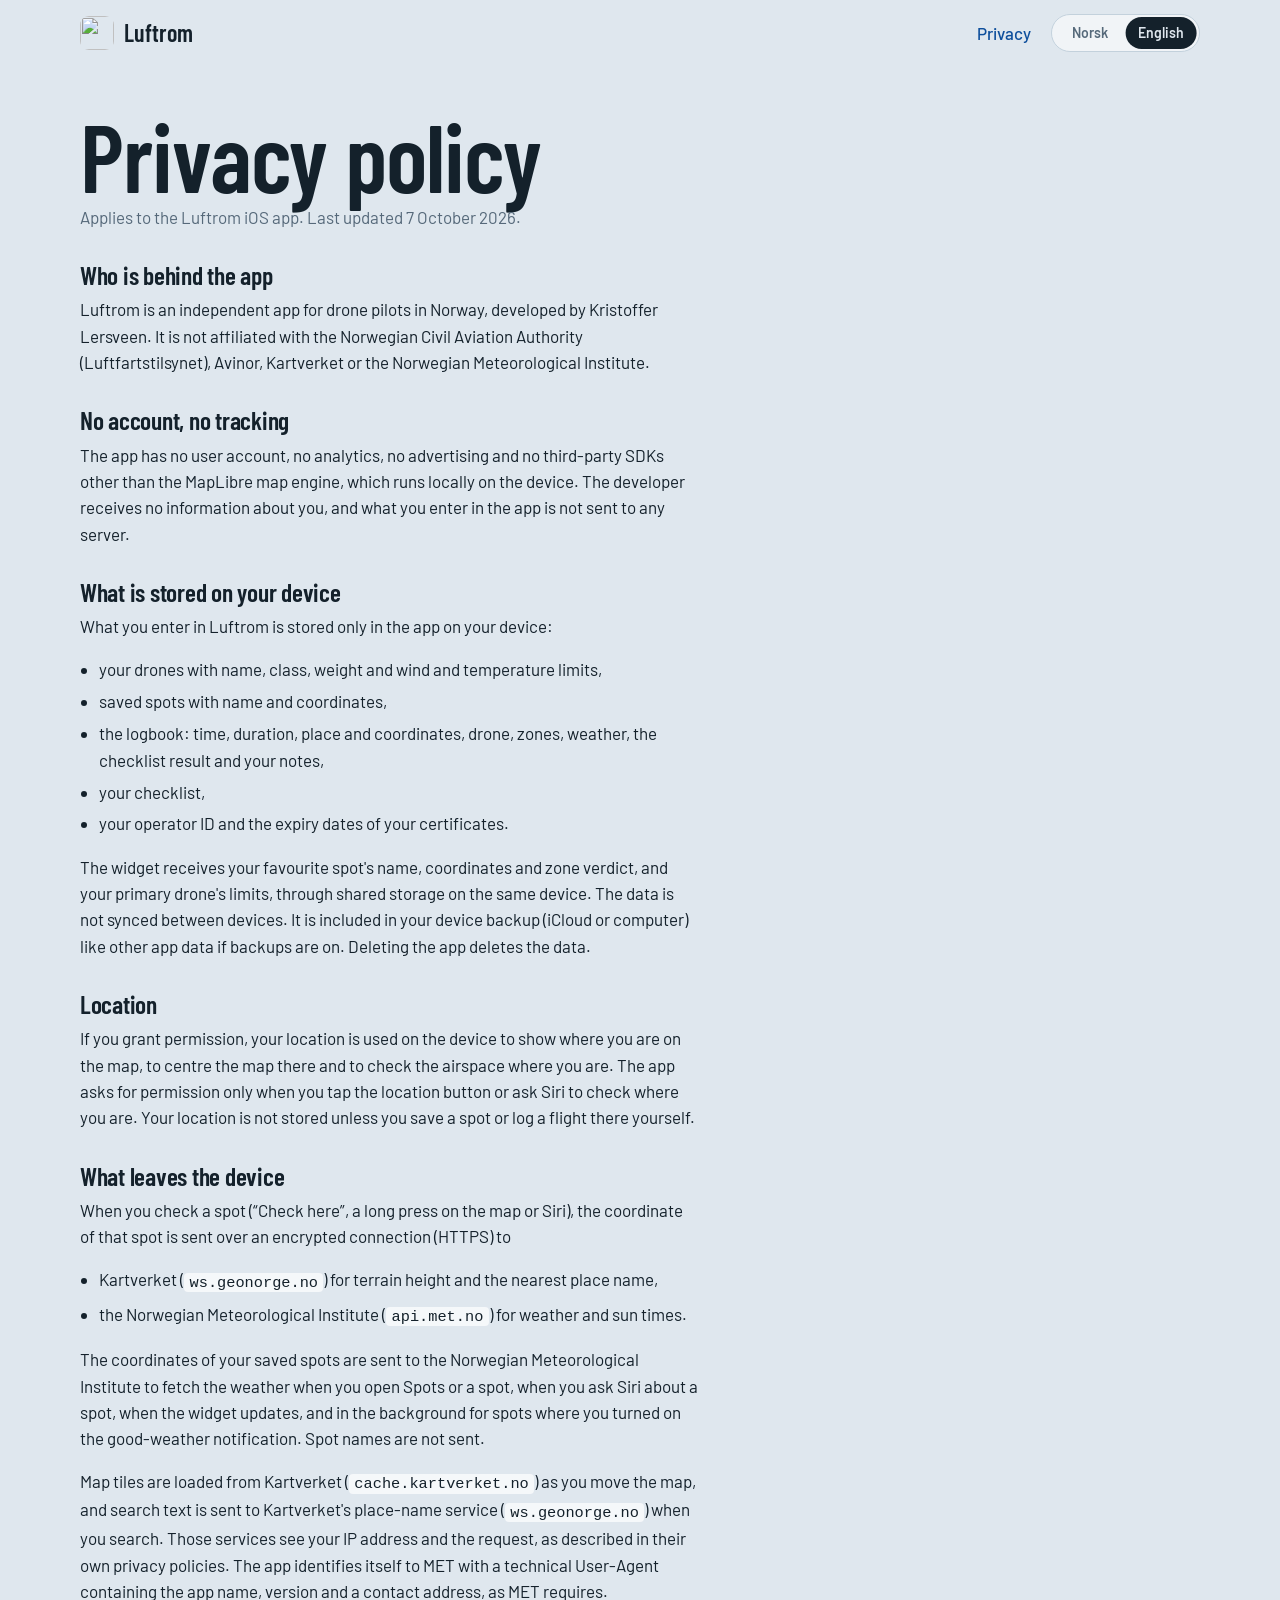
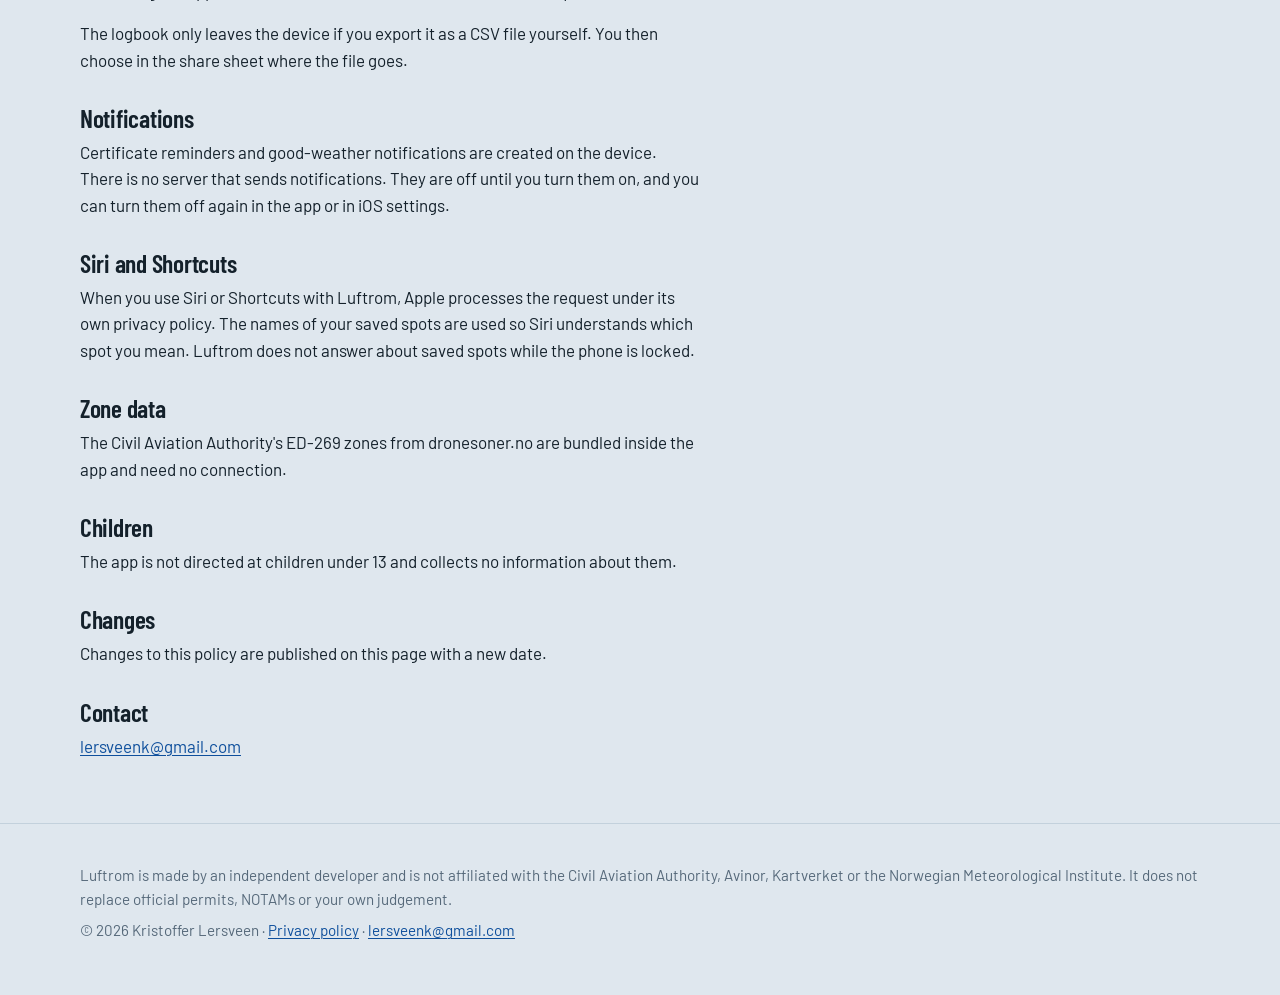
==== commit 0a35ce7a: "Privacy policy: User-Agent carries a contact address, as before" ====
--- a/privacy-policy.html
+++ b/privacy-policy.html
@@ -62,7 +62,7 @@
       <li>Meteorologisk institutt (<code>api.met.no</code>) for vær og soltider.</li>
     </ul>
     <p>Koordinatene til de lagrede stedene dine sendes til Meteorologisk institutt for å hente været når du åpner Steder eller et sted, når du spør Siri om et sted, når widgeten oppdaterer seg, og i bakgrunnen for steder der du har slått på varsel om godt flyvær. Navnene på stedene sendes ikke ut.</p>
-    <p>Kartfliser lastes fra Kartverket (<code>cache.kartverket.no</code>) etter hvert som du flytter kartet, og søketekst sendes til Kartverkets stedsnavntjeneste (<code>ws.geonorge.no</code>) når du søker. Disse tjenestene ser IP-adressen din og forespørselen, som beskrevet i deres egne personvernerklæringer. Appen identifiserer seg mot MET med en teknisk «User-Agent» som inneholder appnavn, versjon og en lenke til denne nettsiden, slik MET krever.</p>
+    <p>Kartfliser lastes fra Kartverket (<code>cache.kartverket.no</code>) etter hvert som du flytter kartet, og søketekst sendes til Kartverkets stedsnavntjeneste (<code>ws.geonorge.no</code>) når du søker. Disse tjenestene ser IP-adressen din og forespørselen, som beskrevet i deres egne personvernerklæringer. Appen identifiserer seg mot MET med en teknisk «User-Agent» som inneholder appnavn, versjon og en kontaktadresse, slik MET krever.</p>
     <p>Loggboken forlater bare enheten hvis du selv eksporterer den som CSV-fil. Da velger du i delingsmenyen hvor filen skal.</p>
     <h2>Varsler</h2>
     <p>Påminnelser om kompetansebevis og varsler om godt flyvær lages på enheten. Det finnes ingen server som sender varsler. Varslene er av til du slår dem på, og du kan slå dem av igjen i appen eller i innstillingene til iOS.</p>
@@ -102,7 +102,7 @@
       <li>the Norwegian Meteorological Institute (<code>api.met.no</code>) for weather and sun times.</li>
     </ul>
     <p>The coordinates of your saved spots are sent to the Norwegian Meteorological Institute to fetch the weather when you open Spots or a spot, when you ask Siri about a spot, when the widget updates, and in the background for spots where you turned on the good-weather notification. Spot names are not sent.</p>
-    <p>Map tiles are loaded from Kartverket (<code>cache.kartverket.no</code>) as you move the map, and search text is sent to Kartverket's place-name service (<code>ws.geonorge.no</code>) when you search. Those services see your IP address and the request, as described in their own privacy policies. The app identifies itself to MET with a technical User-Agent containing the app name, version and a link to this website, as MET requires.</p>
+    <p>Map tiles are loaded from Kartverket (<code>cache.kartverket.no</code>) as you move the map, and search text is sent to Kartverket's place-name service (<code>ws.geonorge.no</code>) when you search. Those services see your IP address and the request, as described in their own privacy policies. The app identifies itself to MET with a technical User-Agent containing the app name, version and a contact address, as MET requires.</p>
     <p>The logbook only leaves the device if you export it as a CSV file yourself. You then choose in the share sheet where the file goes.</p>
     <h2>Notifications</h2>
     <p>Certificate reminders and good-weather notifications are created on the device. There is no server that sends notifications. They are off until you turn them on, and you can turn them off again in the app or in iOS settings.</p>
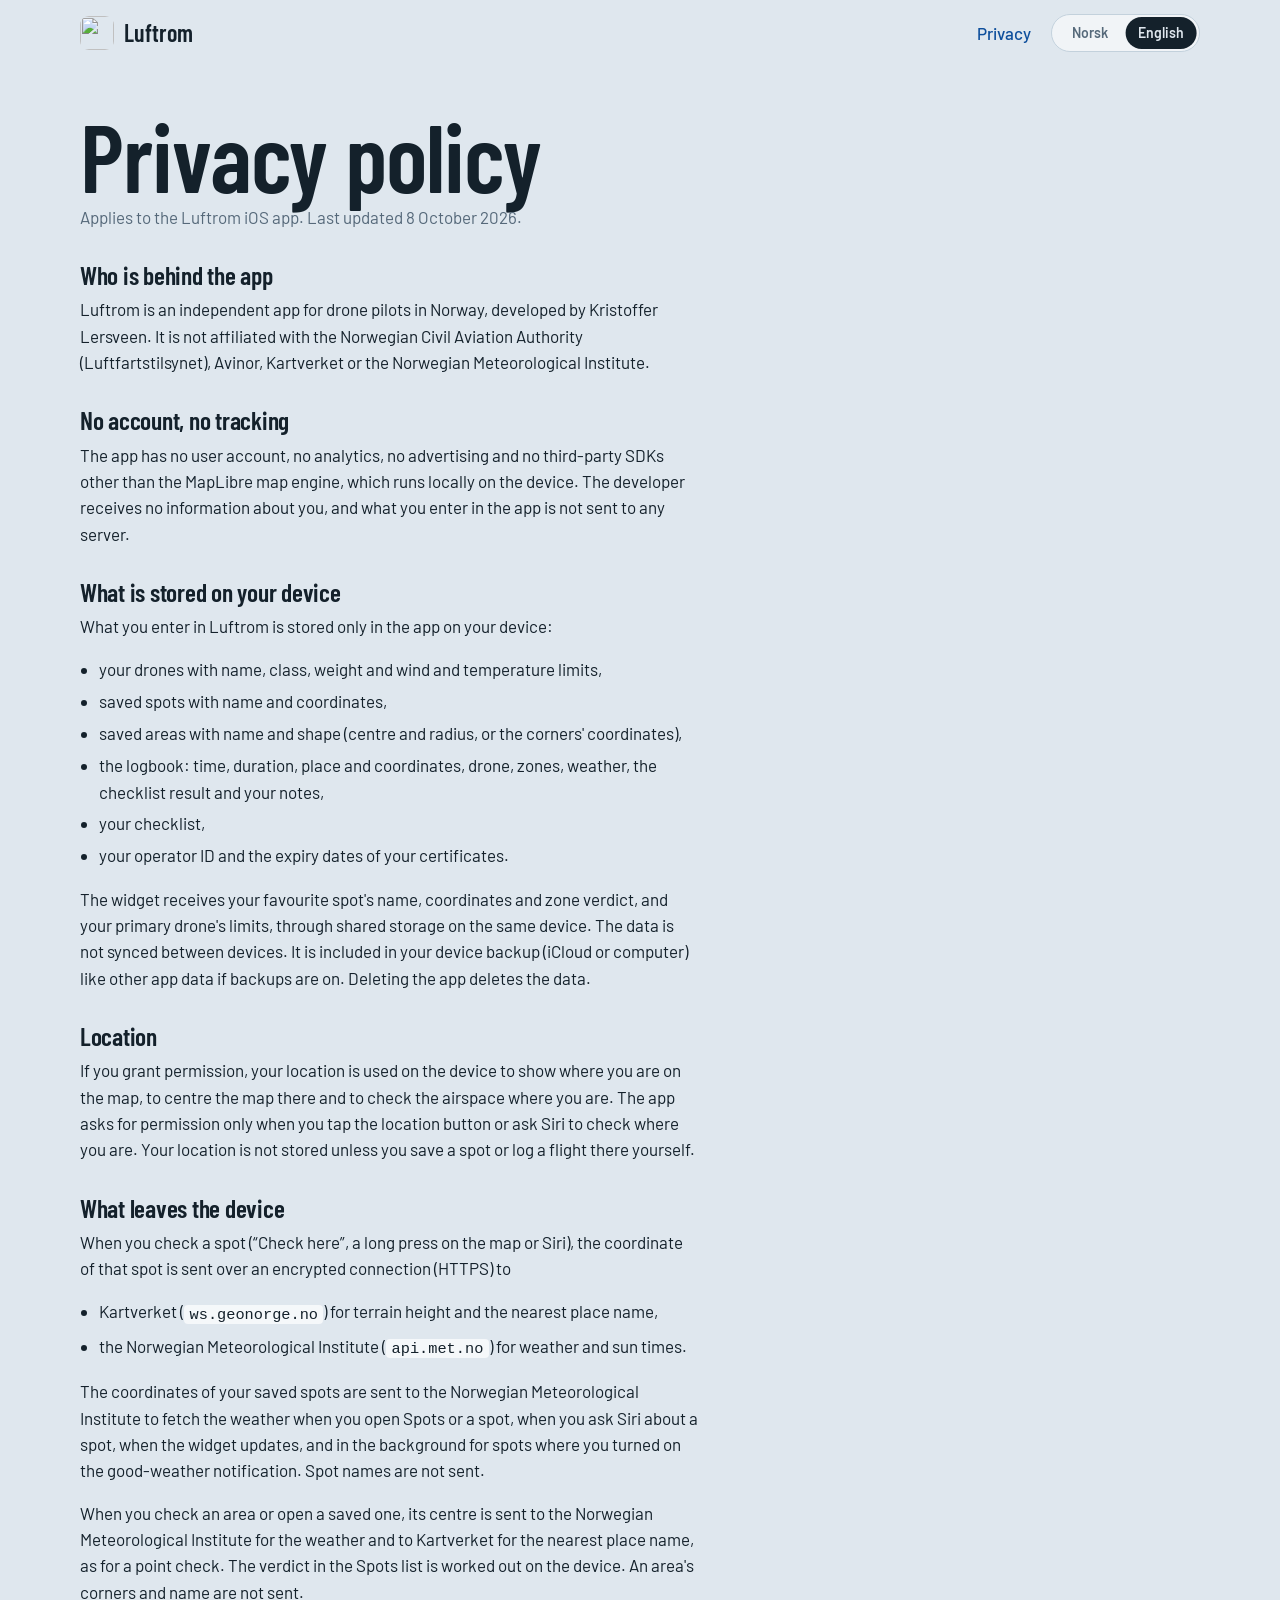
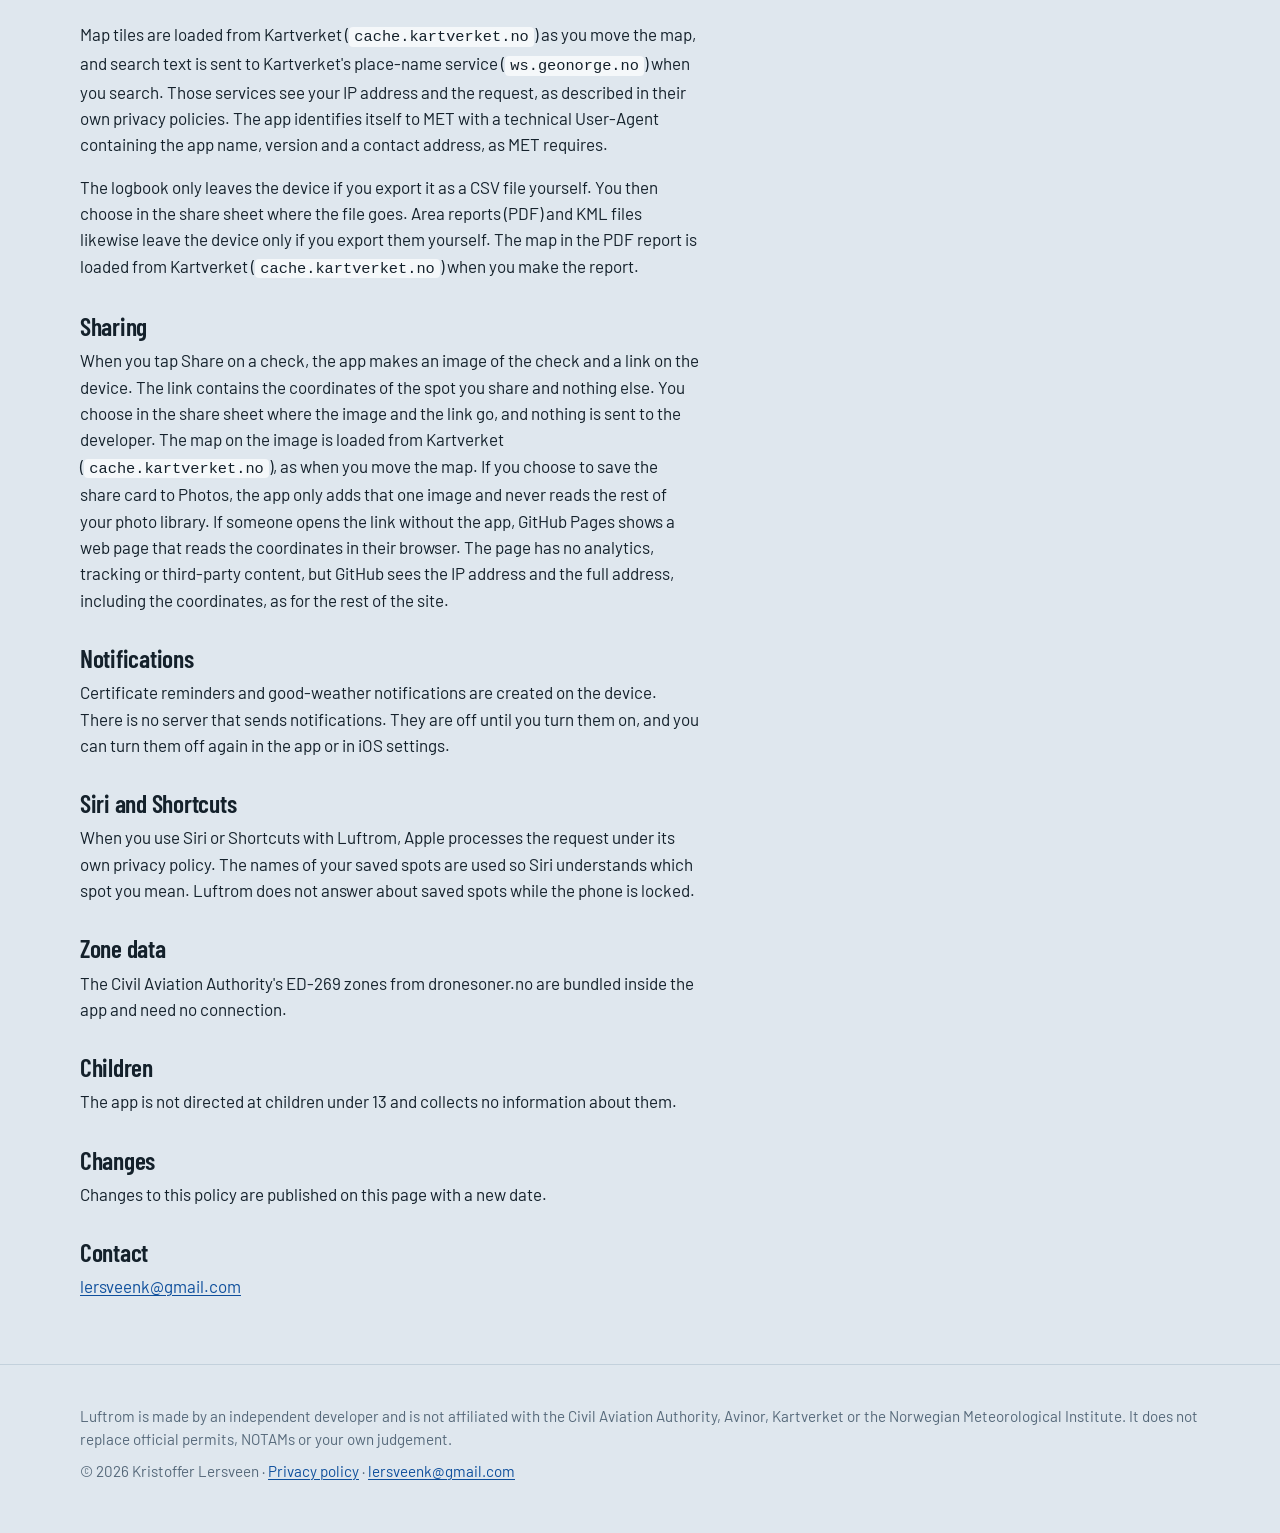
==== commit 4a3d76ce: "Privacy policy: share cards, saved areas, exports and photos" ====
--- a/privacy-policy.html
+++ b/privacy-policy.html
@@ -34,8 +34,8 @@
   <header>
     <h1 data-lang="nb">Personvernerklæring</h1>
     <h1 data-lang="en">Privacy policy</h1>
-    <p data-lang="nb">Gjelder iOS-appen Luftrom. Sist oppdatert 7. oktober 2026.</p>
-    <p data-lang="en">Applies to the Luftrom iOS app. Last updated 7 October 2026.</p>
+    <p data-lang="nb">Gjelder iOS-appen Luftrom. Sist oppdatert 8. oktober 2026.</p>
+    <p data-lang="en">Applies to the Luftrom iOS app. Last updated 8 October 2026.</p>
   </header>
 
   <article data-lang="nb">
@@ -48,6 +48,7 @@
     <ul>
       <li>dronene dine med navn, klasse, vekt og grenser for vind og temperatur,</li>
       <li>lagrede steder med navn og koordinater,</li>
+      <li>lagrede områder med navn og form (midtpunkt og radius, eller koordinatene til hjørnene),</li>
       <li>loggboken: tidspunkt, varighet, sted og koordinater, drone, soner, vær, resultatet av sjekklisten og notatene dine,</li>
       <li>sjekklisten din,</li>
       <li>operatør-ID-en din og utløpsdatoene for kompetansebevisene dine.</li>
@@ -62,8 +63,11 @@
       <li>Meteorologisk institutt (<code>api.met.no</code>) for vær og soltider.</li>
     </ul>
     <p>Koordinatene til de lagrede stedene dine sendes til Meteorologisk institutt for å hente været når du åpner Steder eller et sted, når du spør Siri om et sted, når widgeten oppdaterer seg, og i bakgrunnen for steder der du har slått på varsel om godt flyvær. Navnene på stedene sendes ikke ut.</p>
+    <p>Når du sjekker et område eller åpner et lagret område, sendes midtpunktet til Meteorologisk institutt for vær og til Kartverket for nærmeste stedsnavn, på samme måte som ved en punktsjekk. Vurderingen i listen under Steder regnes ut på enheten. Hjørnene og navnet på området sendes ikke ut.</p>
     <p>Kartfliser lastes fra Kartverket (<code>cache.kartverket.no</code>) etter hvert som du flytter kartet, og søketekst sendes til Kartverkets stedsnavntjeneste (<code>ws.geonorge.no</code>) når du søker. Disse tjenestene ser IP-adressen din og forespørselen, som beskrevet i deres egne personvernerklæringer. Appen identifiserer seg mot MET med en teknisk «User-Agent» som inneholder appnavn, versjon og en kontaktadresse, slik MET krever.</p>
-    <p>Loggboken forlater bare enheten hvis du selv eksporterer den som CSV-fil. Da velger du i delingsmenyen hvor filen skal.</p>
+    <p>Loggboken forlater bare enheten hvis du selv eksporterer den som CSV-fil. Da velger du i delingsmenyen hvor filen skal. Områderapporter (PDF) og KML-filer forlater også bare enheten hvis du selv eksporterer dem. Kartet i PDF-rapporten lastes fra Kartverket (<code>cache.kartverket.no</code>) når du lager rapporten.</p>
+    <h2>Deling</h2>
+    <p>Når du trykker på Del i en sjekk, lager appen et bilde av sjekken og en lenke på enheten. Lenken inneholder koordinatene til punktet du deler, og ikke noe annet. Du velger selv i delingsmenyen hvor bildet og lenken skal, og ingenting sendes til utvikleren. Kartet på bildet hentes fra Kartverket (<code>cache.kartverket.no</code>), som når du flytter kartet. Velger du å lagre delingskortet i Bilder, legger appen bare til det ene bildet og leser aldri resten av bildebiblioteket ditt. Åpner noen lenken uten å ha appen, viser GitHub Pages en nettside som leser koordinatene i nettleseren. Siden har ingen analyseverktøy, sporing eller innhold fra tredjeparter, men GitHub ser IP-adressen og hele adressen, med koordinatene, som for resten av nettstedet.</p>
     <h2>Varsler</h2>
     <p>Påminnelser om kompetansebevis og varsler om godt flyvær lages på enheten. Det finnes ingen server som sender varsler. Varslene er av til du slår dem på, og du kan slå dem av igjen i appen eller i innstillingene til iOS.</p>
     <h2>Siri og Snarveier</h2>
@@ -88,6 +92,7 @@
     <ul>
       <li>your drones with name, class, weight and wind and temperature limits,</li>
       <li>saved spots with name and coordinates,</li>
+      <li>saved areas with name and shape (centre and radius, or the corners' coordinates),</li>
       <li>the logbook: time, duration, place and coordinates, drone, zones, weather, the checklist result and your notes,</li>
       <li>your checklist,</li>
       <li>your operator ID and the expiry dates of your certificates.</li>
@@ -102,8 +107,11 @@
       <li>the Norwegian Meteorological Institute (<code>api.met.no</code>) for weather and sun times.</li>
     </ul>
     <p>The coordinates of your saved spots are sent to the Norwegian Meteorological Institute to fetch the weather when you open Spots or a spot, when you ask Siri about a spot, when the widget updates, and in the background for spots where you turned on the good-weather notification. Spot names are not sent.</p>
+    <p>When you check an area or open a saved one, its centre is sent to the Norwegian Meteorological Institute for the weather and to Kartverket for the nearest place name, as for a point check. The verdict in the Spots list is worked out on the device. An area's corners and name are not sent.</p>
     <p>Map tiles are loaded from Kartverket (<code>cache.kartverket.no</code>) as you move the map, and search text is sent to Kartverket's place-name service (<code>ws.geonorge.no</code>) when you search. Those services see your IP address and the request, as described in their own privacy policies. The app identifies itself to MET with a technical User-Agent containing the app name, version and a contact address, as MET requires.</p>
-    <p>The logbook only leaves the device if you export it as a CSV file yourself. You then choose in the share sheet where the file goes.</p>
+    <p>The logbook only leaves the device if you export it as a CSV file yourself. You then choose in the share sheet where the file goes. Area reports (PDF) and KML files likewise leave the device only if you export them yourself. The map in the PDF report is loaded from Kartverket (<code>cache.kartverket.no</code>) when you make the report.</p>
+    <h2>Sharing</h2>
+    <p>When you tap Share on a check, the app makes an image of the check and a link on the device. The link contains the coordinates of the spot you share and nothing else. You choose in the share sheet where the image and the link go, and nothing is sent to the developer. The map on the image is loaded from Kartverket (<code>cache.kartverket.no</code>), as when you move the map. If you choose to save the share card to Photos, the app only adds that one image and never reads the rest of your photo library. If someone opens the link without the app, GitHub Pages shows a web page that reads the coordinates in their browser. The page has no analytics, tracking or third-party content, but GitHub sees the IP address and the full address, including the coordinates, as for the rest of the site.</p>
     <h2>Notifications</h2>
     <p>Certificate reminders and good-weather notifications are created on the device. There is no server that sends notifications. They are off until you turn them on, and you can turn them off again in the app or in iOS settings.</p>
     <h2>Siri and Shortcuts</h2>
--- a/styles.css
+++ b/styles.css
@@ -207,3 +207,13 @@
   .js .contours path { stroke-dashoffset: 0; }
   .sticky .phone img, .lang::before, .step, .gauge .fill, .gauge .marker { transition: none; }
 }
+
+/* Share landing (s/): a spot shared from the app, or a notice that the link is broken, then the App Store button.
+   Loaded without the web fonts, so the font tokens fall back to the system face. */
+.share { max-width: 40rem; padding: 3rem 0 4.5rem; }
+.share section { padding: 0; }
+.share [hidden] { display: none !important; }
+.share h1 { font-size: clamp(2.6rem, 9vw, 4rem); margin-bottom: 1rem; }
+.share .coord { font-family: var(--font-mono); font-size: 1.125rem; }
+.share .actions { margin-top: 1.25rem; }
+.share .get { margin-top: 2.5rem; padding-top: 2rem; border-top: 1px solid var(--sky-line); }
